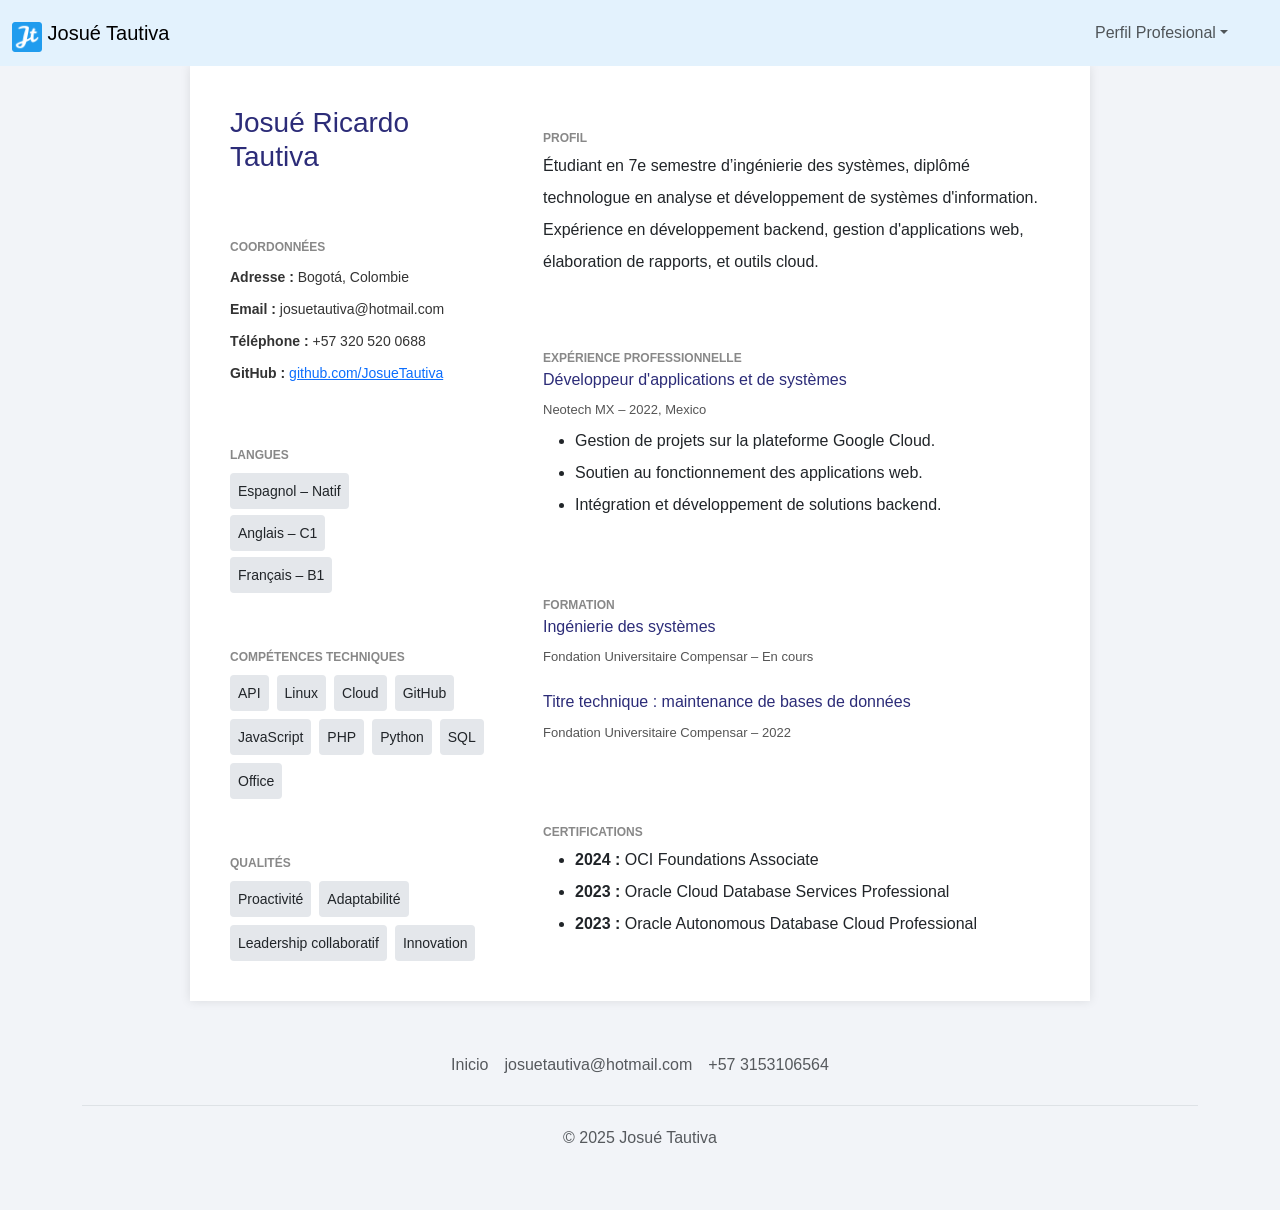
==== cv.html @ 14516c5e "Add files via upload" ====
<!DOCTYPE html>
<html>

<head>
    <meta charset="UTF-8" />
    <link href="https://cdn.jsdelivr.net/npm/bootstrap@5.3.6/dist/css/bootstrap.min.css" rel="stylesheet"
        integrity="sha384-4Q6Gf2aSP4eDXB8Miphtr37CMZZQ5oXLH2yaXMJ2w8e2ZtHTl7GptT4jmndRuHDT" crossorigin="anonymous">
    <link rel="stylesheet" href="css/index.css">
    <link rel="stylesheet" href="css/cv.css">
    <link rel="apple-touch-icon" sizes="180x180" href="imgs/favicon/apple-touch-icon.png">
    <link rel="icon" type="image/png" sizes="32x32" href="imgs/favicon/favicon-32x32.png">
    <link rel="icon" type="image/png" sizes="16x16" href="imgs/favicon/favicon-16x16.png">
    <title>Curriculum Vitae - Josué Ricardo Tautiva</title>

</head>

<body>


    <nav class="navbar navbar-expand-sm" style="background-color: #e3f2fd;" data-bs-theme="light">
        <div class="container-fluid">


            <a class="navbar-brand" href="index.html">
                <img src="imgs/favicon/favicon-32x32.png" alt="Logo" width="30" height="30"
                    class="d-inline-block align-text-top">
                Josué Tautiva
            </a>

            <div class="navbar-collapse collapse">
                <ul class="navbar-nav ms-auto mb-2 mb-sm-0">

                    <li class="nav-item dropdown" id="profile">
                        <a class="nav-link dropdown-toggle" href="#" data-bs-toggle="dropdown" aria-expanded="false"
                            data-section="navbar" data-value="profile">Perfil Profesional</a>
                        <ul class="dropdown-menu">
                            <li><a class="dropdown-item" href="hv.html">hoja de vida (es)</a></li>
                            <li><a class="dropdown-item" href="resume.html">resume (en)</a></li>
                            <li><a class="dropdown-item" href="cv.html">curiculum vitae (eu/fr)</a></li>
                        </ul>
                </ul>
            </div>
        </div>
    </nav>



    <div class="cv-container">
        <!-- Colonne gauche -->
        <div class="left">
            <h1>Josué Ricardo Tautiva</h1>
            
            <br>

            <div class="label">Coordonnées</div>
            <div class="info">
                <p><strong>Adresse :</strong> Bogotá, Colombie</p>
                <p><strong>Email :</strong> josuetautiva@hotmail.com</p>
                <p><strong>Téléphone :</strong> +57 320 520 0688</p>
                <p><strong>GitHub :</strong> <a href="https://github.com/JosueTautiva">github.com/JosueTautiva</a></p>
                <br>
            </div>

            <div class="label">Langues</div>
            <div class="langs">
                <span>Espagnol – Natif</span>
            </div>
            <div class="langs"> 
                <span>Anglais – C1</span>
            </div>
            <div class="langs"> 
                <span>Français – B1</span>
            </div>

            <br>

            <div class="label">Compétences techniques</div>
            <div class="competences">
                <span>API</span><span>Linux</span><span>Cloud</span><span>GitHub</span>
                <span>JavaScript</span><span>PHP</span><span>Python</span><span>SQL</span><span>Office</span>
            </div>

            <br>

            <div class="label">Qualités</div>
            <div class="skills">
                <span>Proactivité</span><span>Adaptabilité</span><span>Leadership
                    collaboratif</span><span>Innovation</span>
            </div>
        </div>

        <!-- Colonne droite -->
        <div class="right">
            <div class="label">Profil</div>
            <p>Étudiant en 7e semestre d’ingénierie des systèmes, diplômé technologue en analyse et développement de
                systèmes d'information. Expérience en développement backend, gestion d'applications web, élaboration de
                rapports, et outils cloud.</p>
                <br>

            <div class="label">Expérience professionnelle</div>
            <div class="section">
                <h3>Développeur d'applications et de systèmes</h3>
                <small>Neotech MX – 2022, Mexico</small>
                <ul>
                    <li>Gestion de projets sur la plateforme Google Cloud.</li>
                    <li>Soutien au fonctionnement des applications web.</li>
                    <li>Intégration et développement de solutions backend.</li>
                </ul>
            </div>
            <br>

            <div class="label">Formation</div>
            <div class="section">
                <h3>Ingénierie des systèmes</h3>
                <small>Fondation Universitaire Compensar – En cours</small>
            </div>
            <div class="section">
                <h3>Titre technique : maintenance de bases de données</h3>
                <small>Fondation Universitaire Compensar – 2022</small>
            </div>
            <br>

            <div class="label">Certifications</div>
            <div class="section">
                <ul>
                    <li><strong>2024 :</strong> OCI Foundations Associate</li>
                    <li><strong>2023 :</strong> Oracle Cloud Database Services Professional</li>
                    <li><strong>2023 :</strong> Oracle Autonomous Database Cloud Professional</li>
                </ul>
            </div>
        </div>
    </div>

</body>

</html>



<script src="https://cdn.jsdelivr.net/npm/bootstrap@5.3.6/dist/js/bootstrap.bundle.min.js"
    integrity="sha384-j1CDi7MgGQ12Z7Qab0qlWQ/Qqz24Gc6BM0thvEMVjHnfYGF0rmFCozFSxQBxwHKO"
    crossorigin="anonymous"></script>
</body>

<div class="container">
    <footer class="py-3 my-4">
        <ul class="nav justify-content-center border-bottom pb-3 mb-3">
            <li class="nav-item"><a href="index.html" class="nav-link px-2 text-body-secondary">Inicio</a></li>
            <li class="nav-item nav-link px-2 text-body-secondary">josuetautiva@hotmail.com</li>
            <li class="nav-item nav-link px-2 text-body-secondary">+57 3153106564</li>
        </ul>
        <p class="text-center text-body-secondary">© 2025 Josué Tautiva</p>
    </footer>
</div>

</html>
---- css/index.css ----
#githubImage{
    height:170px;
    width:auto;/*maintain aspect ratio*/
    max-width:500px;
}
#navbar{
    display: flex;
    justify-content: space-between;
}
.languages{
    display: flex;
    align-items: center;
    align-content: center;
    flex-direction: column;

}
.lang-button{
    background-color: transparent;

}

#profile{
    align-self: center;
    padding: 1px 2rem;
}
---- css/cv.css ----
body {
      font-family: 'Segoe UI', sans-serif;
      background: #f2f4f8;
      margin: 0;
      line-height: 2;
    }

    .cv-container {
      background: white;
      max-width: 900px;
      margin: auto;
      padding: 40px;
      box-shadow: 0 0 10px rgba(0,0,0,0.1);
      display: flex;
      flex-direction: row;
      gap: 40px;
    }

    .left {
      width: 35%;
    }

    .right {
      width: 65%;
    }

    h1 {
      font-size: 28px;
      color: #2c2c78;
      margin: 0 0 10px;
    }

    .label {
      text-transform: uppercase;
      font-weight: bold;
      font-size: 12px;
      color: #888;
      margin-top: 20px;
    }

    .info p {
      margin: 4px 0;
      font-size: 14px;
      color: #333;
    }

    .section {
      margin-bottom: 20px;
    }

    .section h3 {
      color: #2c2c78;
      margin: 0 0 4px;
      font-size: 16px;
    }

    .section small {
      font-size: 13px;
      color: #555;
    }

    .skills, .langs, .competences {
      display: flex;
      flex-wrap: wrap;
      gap: 8px;
      font-size: 14px;
      margin-top: 6px;
    }

    .skills span, .langs span, .competences span {
      background: #e4e7eb;
      padding: 4px 8px;
      border-radius: 4px;
    }

    img.photo {
      width: 100%;
      max-width: 150px;
      border-radius: 6px;
    }
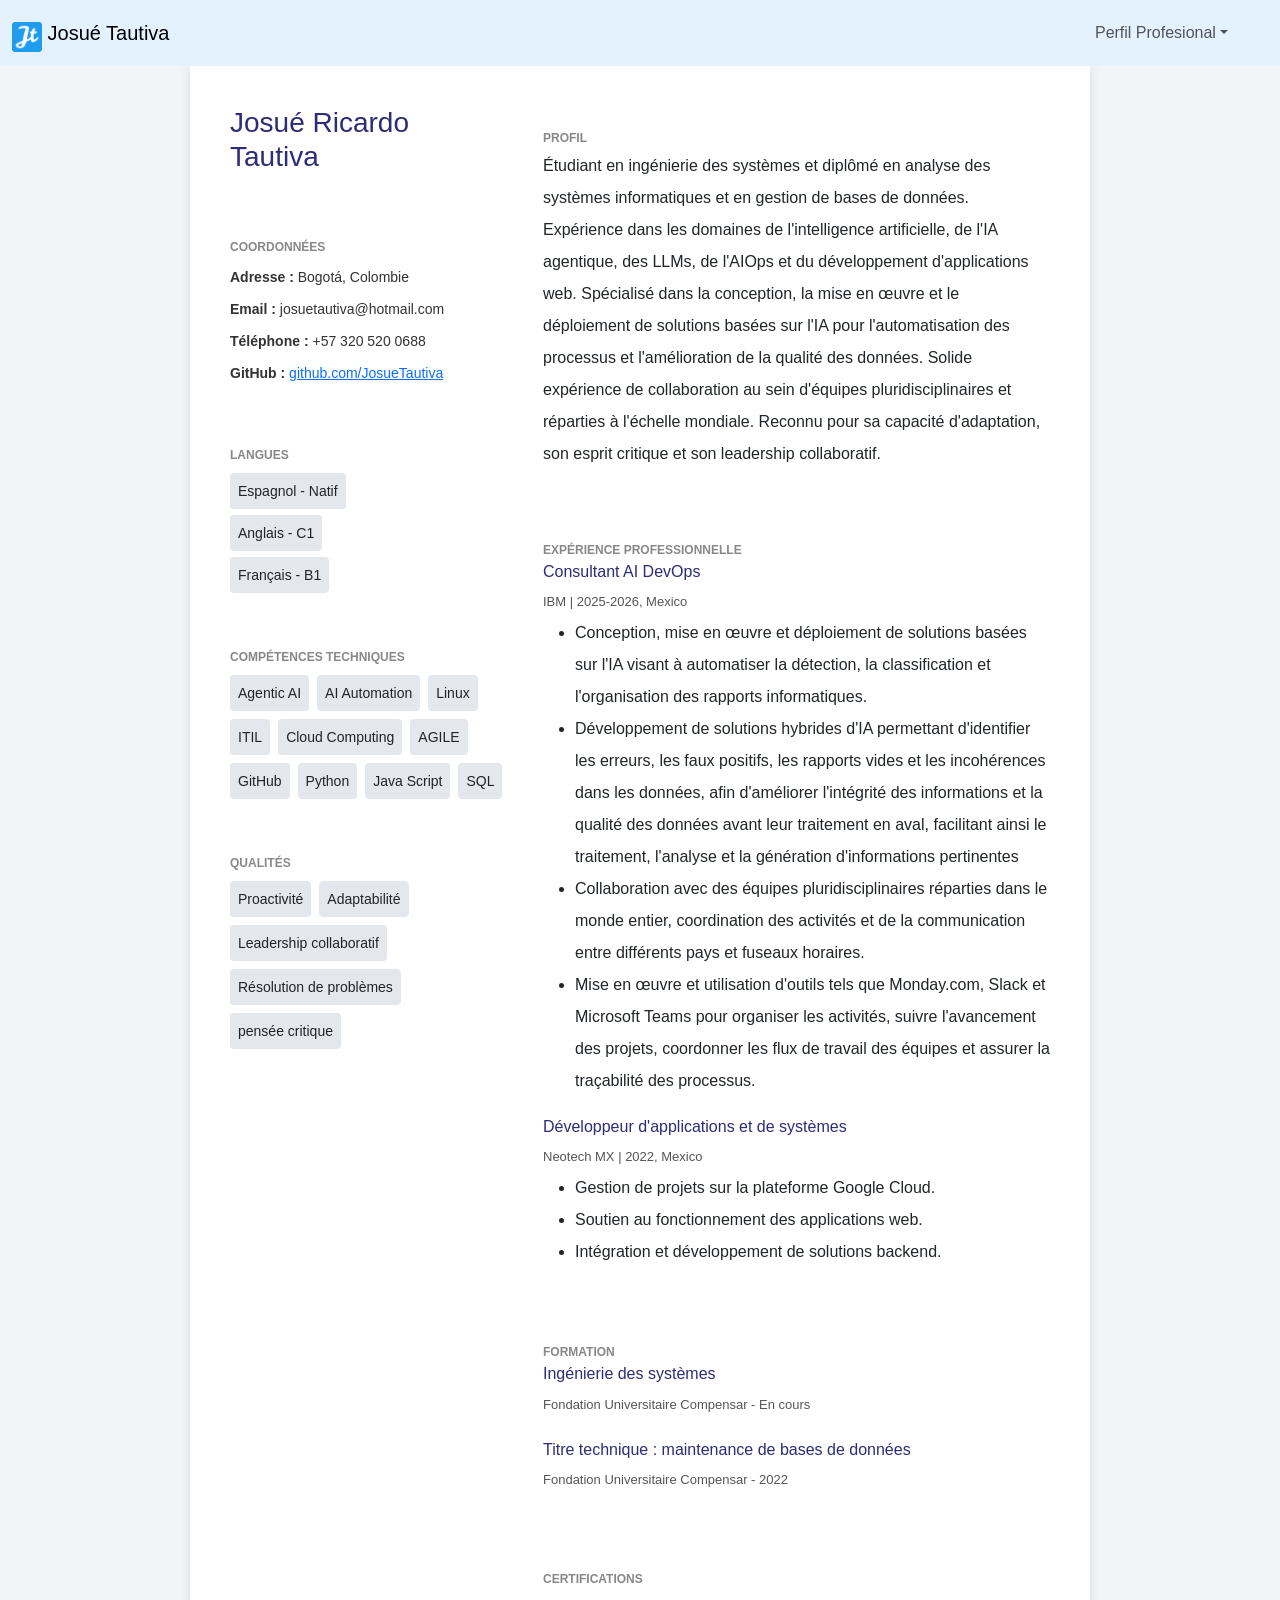
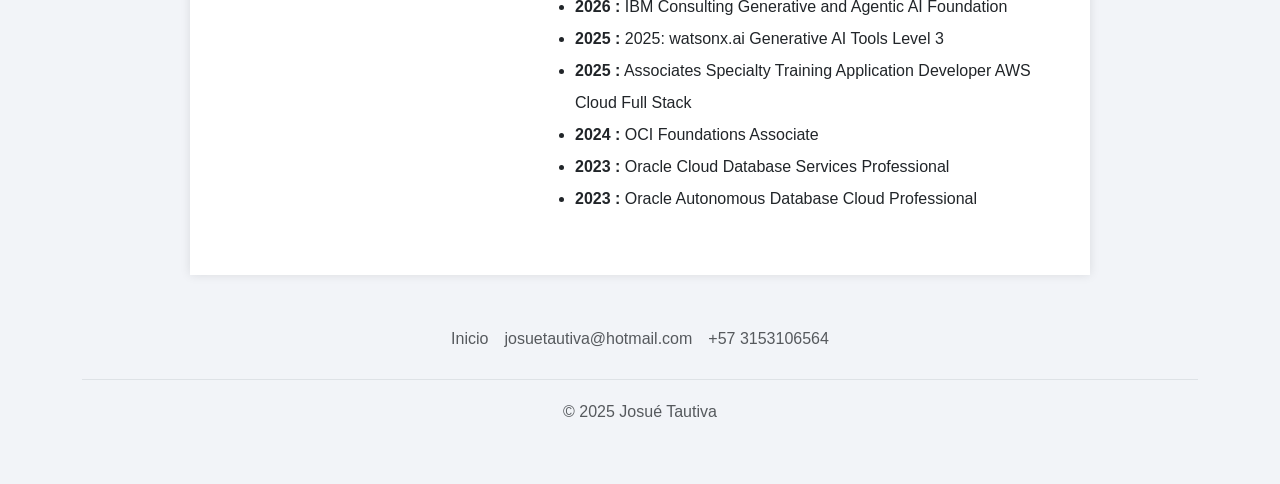
==== commit 2684aea6: ":lipstick: update and style fix" ====
--- a/cv.html
+++ b/cv.html
@@ -63,21 +63,21 @@
 
             <div class="label">Langues</div>
             <div class="langs">
-                <span>Espagnol – Natif</span>
+                <span>Espagnol - Natif</span>
             </div>
             <div class="langs"> 
-                <span>Anglais – C1</span>
+                <span>Anglais - C1</span>
             </div>
             <div class="langs"> 
-                <span>Français – B1</span>
+                <span>Français - B1</span>
             </div>
 
             <br>
 
             <div class="label">Compétences techniques</div>
             <div class="competences">
-                <span>API</span><span>Linux</span><span>Cloud</span><span>GitHub</span>
-                <span>JavaScript</span><span>PHP</span><span>Python</span><span>SQL</span><span>Office</span>
+                <span>Agentic AI</span><span>AI Automation</span><span>Linux</span><span>ITIL</span>
+                <span>Cloud Computing</span><span>AGILE</span><span>GitHub</span><span>Python</span><span>Java Script</span><span>SQL</span>
             </div>
 
             <br>
@@ -85,22 +85,30 @@
             <div class="label">Qualités</div>
             <div class="skills">
                 <span>Proactivité</span><span>Adaptabilité</span><span>Leadership
-                    collaboratif</span><span>Innovation</span>
+                    collaboratif</span><span>Résolution de problèmes</span><span>pensée critique</span>
             </div>
         </div>
 
         <!-- Colonne droite -->
         <div class="right">
             <div class="label">Profil</div>
-            <p>Étudiant en 7e semestre d’ingénierie des systèmes, diplômé technologue en analyse et développement de
-                systèmes d'information. Expérience en développement backend, gestion d'applications web, élaboration de
-                rapports, et outils cloud.</p>
+            <p>Étudiant en ingénierie des systèmes et diplômé en analyse des systèmes informatiques et en gestion de bases de données. Expérience dans les domaines de l'intelligence artificielle, de l'IA agentique, des LLMs, de l'AIOps et du développement d'applications web. Spécialisé dans la conception, la mise en œuvre et le déploiement de solutions basées sur l'IA pour l'automatisation des processus et l'amélioration de la qualité des données. Solide expérience de collaboration au sein d'équipes pluridisciplinaires et réparties à l'échelle mondiale. Reconnu pour sa capacité d'adaptation, son esprit critique et son leadership collaboratif.</p>
                 <br>
 
             <div class="label">Expérience professionnelle</div>
+             <div class="section">
+                <h3>Consultant AI DevOps</h3>
+                <small>IBM | 2025-2026, Mexico</small>
+                <ul>
+                    <li>Conception, mise en œuvre et déploiement de solutions basées sur l'IA visant à automatiser la détection, la classification et l'organisation des rapports informatiques.</li>
+                    <li>Développement de solutions hybrides d'IA permettant d'identifier les erreurs, les faux positifs, les rapports vides et les incohérences dans les données, afin d'améliorer l'intégrité des informations et la qualité des données avant leur traitement en aval, facilitant ainsi le traitement, l'analyse et la génération d'informations pertinentes</li>
+                    <li>Collaboration avec des équipes pluridisciplinaires réparties dans le monde entier, coordination des activités et de la communication entre différents pays et fuseaux horaires.</li>
+                    <li>Mise en œuvre et utilisation d'outils tels que Monday.com, Slack et Microsoft Teams pour organiser les activités, suivre l'avancement des projets, coordonner les flux de travail des équipes et assurer la traçabilité des processus.</li>
+                </ul>
+            </div>
             <div class="section">
                 <h3>Développeur d'applications et de systèmes</h3>
-                <small>Neotech MX – 2022, Mexico</small>
+                <small>Neotech MX | 2022, Mexico</small>
                 <ul>
                     <li>Gestion de projets sur la plateforme Google Cloud.</li>
                     <li>Soutien au fonctionnement des applications web.</li>
@@ -108,21 +116,22 @@
                 </ul>
             </div>
             <br>
-
             <div class="label">Formation</div>
             <div class="section">
                 <h3>Ingénierie des systèmes</h3>
-                <small>Fondation Universitaire Compensar – En cours</small>
+                <small>Fondation Universitaire Compensar - En cours</small>
             </div>
             <div class="section">
                 <h3>Titre technique : maintenance de bases de données</h3>
-                <small>Fondation Universitaire Compensar – 2022</small>
+                <small>Fondation Universitaire Compensar - 2022</small>
             </div>
             <br>
-
             <div class="label">Certifications</div>
             <div class="section">
                 <ul>
+                    <li><strong>2026 :</strong> IBM Consulting Generative and Agentic AI Foundation</li>
+                    <li><strong>2025 :</strong> 2025: watsonx.ai Generative AI Tools Level 3</li>
+                    <li><strong>2025 :</strong> Associates Specialty Training Application Developer AWS Cloud Full Stack</li>
                     <li><strong>2024 :</strong> OCI Foundations Associate</li>
                     <li><strong>2023 :</strong> Oracle Cloud Database Services Professional</li>
                     <li><strong>2023 :</strong> Oracle Autonomous Database Cloud Professional</li>
